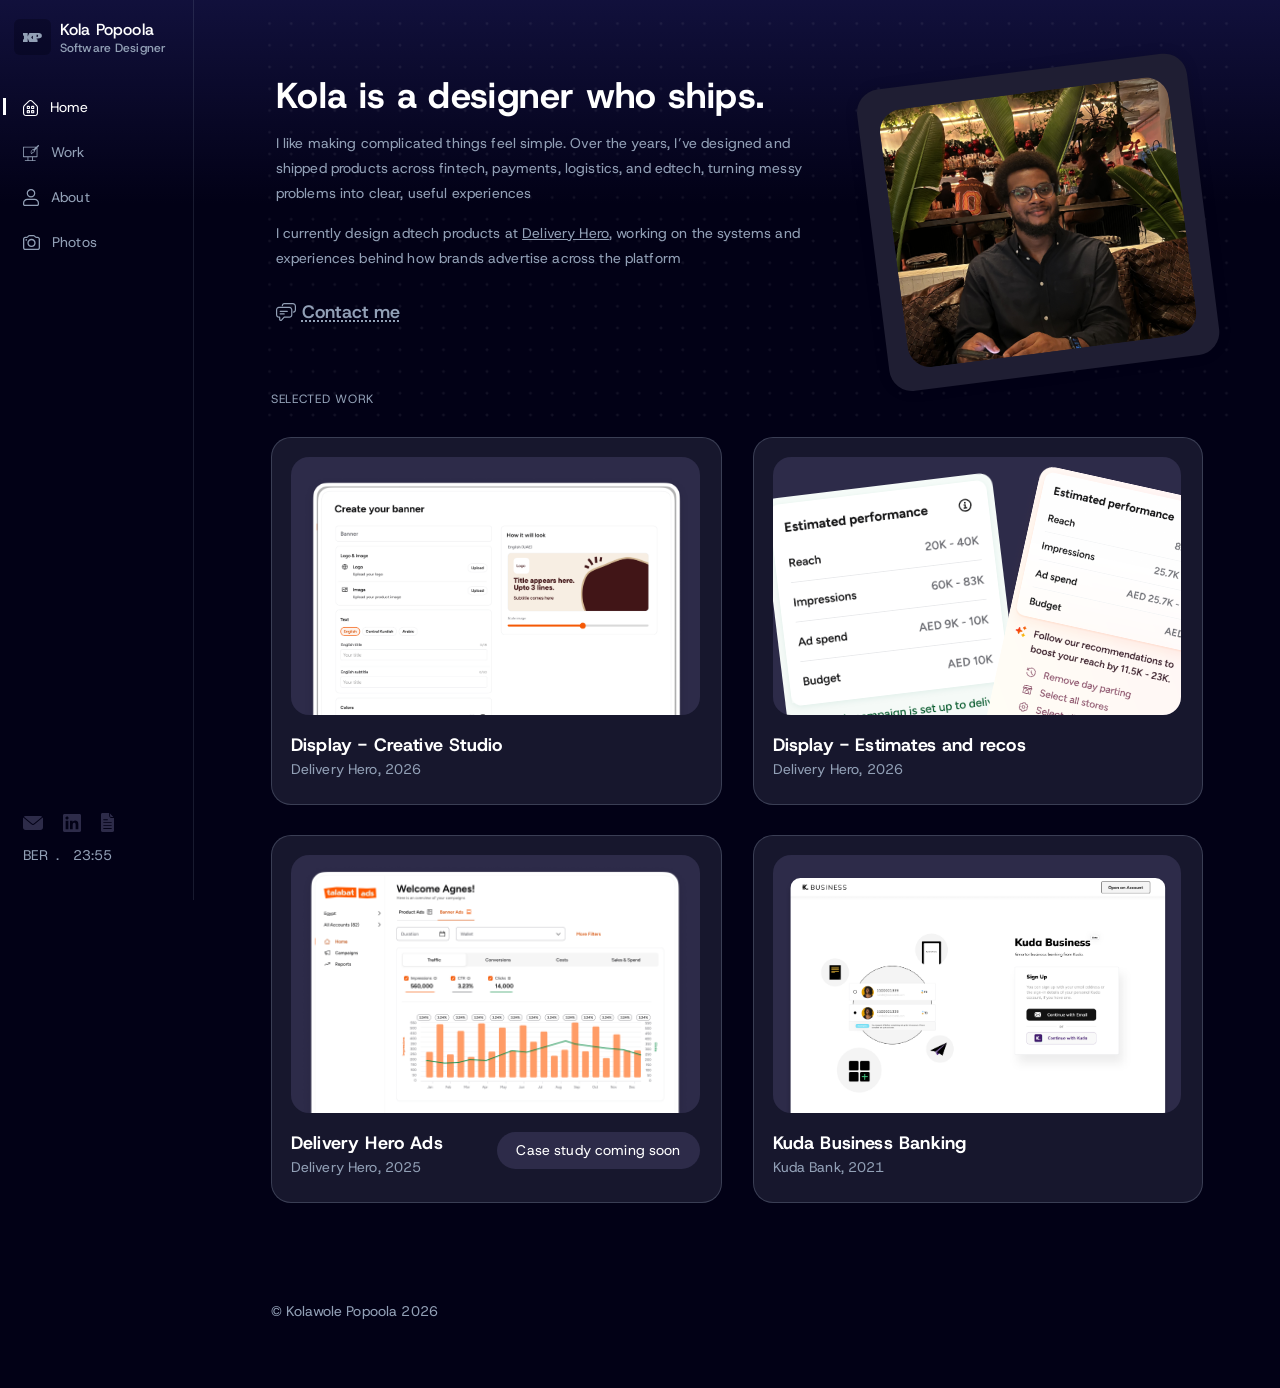
==== index.html @ 23dc1185 "Build 2026 portfolio site from Figma Plain HTML/CSS/JS portfolio: home, work, about and photos pages" ====
<!doctype html>
<html lang="en">
<head>
  <meta charset="utf-8" />
  <meta name="viewport" content="width=device-width, initial-scale=1" />
  <title>Kola Popoola — Software Designer</title>
  <meta name="description" content="Kola Popoola is a Berlin-based software designer shipping products across fintech, payments, logistics, edtech and adtech." />
  <link rel="preconnect" href="https://fonts.googleapis.com" />
  <link rel="preconnect" href="https://fonts.gstatic.com" crossorigin />
  <link href="https://fonts.googleapis.com/css2?family=Host+Grotesk:wght@400;500;600;700&display=swap" rel="stylesheet" />
  <link rel="stylesheet" href="styles.css" />
  <script>
    // Hold the page hidden until main.js sets up the scroll reveal (shown anyway after 3s as a fallback)
    if (!matchMedia("(prefers-reduced-motion: reduce)").matches) {
      document.documentElement.classList.add("reveal-pending");
      setTimeout(function () { document.documentElement.classList.remove("reveal-pending"); }, 3000);
    }
  </script>
</head>
<body>
  <div class="layout">
    <aside class="sidebar">
      <a class="brand" href="index.html">
        <img src="assets/icons/logo.svg" width="37" height="36" alt="" />
        <span class="brand__text">
          <span class="brand__name">Kola Popoola</span>
          <span class="brand__role">Software Designer</span>
        </span>
      </a>

      <nav class="nav" aria-label="Main">
        <a class="nav__item is-active" href="index.html" aria-current="page">
          <img src="assets/icons/nav-home.svg" width="15" height="16" alt="" />
          Home
        </a>
        <a class="nav__item" href="work.html">
          <img src="assets/icons/nav-work.svg" width="16" height="16" alt="" />
          Work
        </a>
        <a class="nav__item" href="about.html">
          <img src="assets/icons/nav-about.svg" width="16" height="17" alt="" />
          About
        </a>
        <a class="nav__item" href="photos.html">
          <img src="assets/icons/nav-photos.svg" width="17" height="15.2564" alt="" />
          Photos
        </a>
      </nav>

      <div class="sidebar__footer">
        <div class="sidebar__social">
          <a class="sidebar__icon-link" href="mailto:kolapopoola4@gmail.com" aria-label="Email Kola" data-tooltip="kolapopoola4@gmail.com">
            <img src="assets/icons/mail.svg" width="20" height="14" alt="" />
          </a>
          <a class="sidebar__icon-link" href="https://www.linkedin.com/in/kola-popoola-b61664143/" target="_blank" rel="noopener" aria-label="Kola on LinkedIn" data-tooltip="LinkedIn ↗">
            <img src="assets/icons/linkedin.svg" width="18" height="18" alt="" />
          </a>
          <a class="sidebar__icon-link" href="assets/resume/Kola-Popoola-Resume.pdf" download="Kola-Popoola-Resume.pdf" aria-label="Download Kola's resume (PDF)" data-tooltip="Download resume ↓">
            <img src="assets/icons/resume.svg" width="13" height="19" alt="" />
          </a>
        </div>
        <p class="clock" aria-label="Current time in Berlin">
          <span>BER</span><span class="clock__dot">.</span><time data-berlin-clock>21:20</time>
        </p>
      </div>
    </aside>

    <main class="main">
      <section class="hero">
        <div class="dots" aria-hidden="true"></div>

        <div class="hero__copy">
          <h1 class="hero__title">Kola is a designer who ships.</h1>
          <p class="hero__text">
            I like making complicated things feel simple. Over the years, I’ve designed and shipped products across fintech, payments, logistics, and edtech, turning messy problems into clear, useful experiences
          </p>
          <p class="hero__text">
            I currently design adtech products at <a href="https://deliveryhero.com" target="_blank" rel="noopener">Delivery Hero</a>, working on the systems and experiences behind how brands advertise across the platform
          </p>

          <div class="contact-menu" data-contact-menu data-email="kolapopoola4@gmail.com">
            <button type="button" class="contact-menu__button" aria-haspopup="true" aria-expanded="false" data-contact-toggle>
              <img class="contact-menu__icon" src="assets/icons/contact.svg" width="20" height="17.5994" alt="" />
              <svg class="contact-menu__check" width="18" height="18" viewBox="0 0 24 24" fill="none" aria-hidden="true"><circle cx="12" cy="12" r="9" stroke="currentColor" stroke-width="2" /><path d="m8 12.5 2.8 2.8L16.5 9.5" stroke="currentColor" stroke-width="2" stroke-linecap="round" stroke-linejoin="round" /></svg>
              <span class="contact-menu__label" data-contact-label>Contact me</span>
            </button>
            <div class="contact-menu__dropdown" role="menu" hidden data-contact-dropdown>
              <button type="button" role="menuitem" class="contact-menu__item" data-contact-copy>
                <svg width="18" height="18" viewBox="0 0 24 24" fill="none" aria-hidden="true"><rect x="8" y="8" width="12" height="12" rx="2.5" stroke="currentColor" stroke-width="1.8" /><path d="M16 8V6.5A2.5 2.5 0 0 0 13.5 4h-7A2.5 2.5 0 0 0 4 6.5v7A2.5 2.5 0 0 0 6.5 16H8" stroke="currentColor" stroke-width="1.8" /></svg>
                Copy email address
              </button>
              <a role="menuitem" class="contact-menu__item" href="mailto:kolapopoola4@gmail.com">
                <svg width="18" height="18" viewBox="0 0 24 24" fill="none" aria-hidden="true"><rect x="3" y="5" width="18" height="14" rx="2.5" stroke="currentColor" stroke-width="1.8" /><path d="m4 7 8 6 8-6" stroke="currentColor" stroke-width="1.8" stroke-linecap="round" stroke-linejoin="round" /></svg>
                Open email client
              </a>
            </div>
            <span class="visually-hidden" role="status" data-contact-status></span>
          </div>
        </div>

        <figure class="polaroid">
          <img src="assets/images/kola-portrait-home.jpg" alt="Portrait of Kola Popoola" />
        </figure>
      </section>

      <section class="work" aria-labelledby="work-heading">
        <h2 class="eyebrow" id="work-heading">Selected work</h2>

        <div class="work__grid">
          <a class="card" href="creative-studio.html">
            <div class="card__media">
              <img class="card__creative-studio" src="assets/images/creative-studio.png" alt="" />
            </div>
            <div class="card__footer">
              <div>
                <h3 class="card__title">Display - Creative Studio</h3>
                <p class="card__meta">Delivery Hero, 2026</p>
              </div>
            </div>
          </a>

          <a class="card" href="estimates-and-recos.html">
            <div class="card__media card__media--estimates">
              <img class="card__estimation" src="assets/images/estimation.png" alt="" />
              <img class="card__recommendation" src="assets/images/recommendation.png" alt="" />
            </div>
            <div class="card__footer">
              <div>
                <h3 class="card__title">Display - Estimates and recos</h3>
                <p class="card__meta">Delivery Hero, 2026</p>
              </div>
            </div>
          </a>

          <article class="card card--soon">
            <div class="card__media">
              <img class="card__dh-ads" src="assets/images/dh-ads.png" alt="" />
            </div>
            <div class="card__footer">
              <div>
                <h3 class="card__title">Delivery Hero Ads</h3>
                <p class="card__meta">Delivery Hero, 2025</p>
              </div>
              <span class="badge">Case study coming soon</span>
            </div>
          </article>

          <a class="card" href="kuda-business.html">
            <div class="card__media">
              <img class="card__kuda" src="assets/images/kuda-business.png" alt="" />
            </div>
            <div class="card__footer">
              <div>
                <h3 class="card__title">Kuda Business Banking</h3>
                <p class="card__meta">Kuda Bank, 2021</p>
              </div>
            </div>
          </a>
        </div>
      </section>
      <footer class="footer footer--home">
        <p>&copy; Kolawole Popoola 2026</p>
      </footer>
    </main>
  </div>

  <script src="main.js"></script>
</body>
</html>
---- styles.css ----
:root {
  --bg: #020116;
  --bg-glow: rgba(42, 41, 121, 0.38);
  --surface: #17172d;
  --surface-raised: #2d2b49;
  --polaroid: #1f1e33;
  --text: #ffffff;
  --text-muted: #92a0b6;
  --border: rgba(146, 160, 182, 0.28);
  --divider: rgba(146, 160, 182, 0.16);

  --sidebar-width: 194px;
  --content-width: 1240px;
  --font: "Host Grotesk", system-ui, sans-serif;
}

*,
*::before,
*::after {
  box-sizing: border-box;
}

html {
  -webkit-text-size-adjust: 100%;
}

body {
  margin: 0;
  min-height: 100vh;
  background: linear-gradient(180deg, var(--bg-glow) 0, var(--bg) 204px) no-repeat, var(--bg);
  color: var(--text);
  font-family: var(--font);
  -webkit-font-smoothing: antialiased;
  overflow-x: hidden;
}

img {
  display: block;
}

a {
  color: inherit;
}

a:focus-visible {
  outline: 2px solid var(--text-muted);
  outline-offset: 4px;
  border-radius: 4px;
}

h1,
h2,
h3,
p,
ul,
ol,
dl,
figure {
  margin: 0;
  padding: 0;
}

/* ---------- Layout ---------- */

.layout {
  display: flex;
  align-items: flex-start;
}

.sidebar {
  position: sticky;
  top: 0;
  flex: none;
  display: flex;
  flex-direction: column;
  width: var(--sidebar-width);
  height: 100vh;
  border-right: 1px solid var(--divider);
}

.main {
  flex: 1;
  min-width: 0;
  max-width: calc(var(--content-width) + 30px + 61px);
  padding: 0 61px 0 30px;
}

/* ---------- Sidebar ---------- */

.brand {
  display: flex;
  align-items: flex-start;
  gap: 9px;
  padding: 17px 0 0 14px;
  text-decoration: none;
}

.brand img {
  margin-top: 2px;
}

.brand__text {
  display: flex;
  flex-direction: column;
  font-weight: 500;
}

.brand__name {
  font-size: 16px;
  line-height: 25px;
  letter-spacing: 0.16px;
}

.brand__role {
  height: 14px;
  font-size: 12px;
  line-height: 12px;
  letter-spacing: 0.12px;
  color: var(--text-muted);
}

.nav {
  display: flex;
  flex-direction: column;
  gap: 20px;
  margin-top: 39px;
  padding-left: 23px;
}

.nav__item {
  position: relative;
  display: flex;
  align-items: center;
  gap: 12px;
  font-size: 14px;
  line-height: 25px;
  letter-spacing: 0.14px;
  color: var(--text-muted);
  text-decoration: none;
  transition: color 0.2s ease;
}

.nav__item:hover,
.nav__item.is-active {
  color: var(--text);
}

.nav__item img {
  transform-origin: 50% 60%;
  transition: transform 0.45s cubic-bezier(0.34, 1.56, 0.64, 1);
}

/* Tilt right with a small springy overshoot, hold while hovered, ease back on leave.
   The current page's item and a just-clicked item stay straight. */
.nav__item:hover:not(.is-active, .is-clicked) img {
  transform: rotate(14deg);
}

.nav__item.is-active::before {
  content: "";
  position: absolute;
  top: 3px;
  left: -20px;
  width: 3px;
  height: 17px;
  background: var(--text);
}

.sidebar__footer {
  margin-top: auto;
  padding: 0 0 32px 23px;
}

.sidebar__social {
  display: flex;
  align-items: center;
  gap: 20px;
}

.sidebar__icon-link {
  position: relative;
  display: inline-flex;
}

.sidebar__icon-link img {
  transition: opacity 0.2s ease;
}

.sidebar__icon-link:hover img {
  opacity: 0.7;
}

/* Tooltip showing where the icon leads */
.sidebar__icon-link::after {
  content: attr(data-tooltip);
  position: absolute;
  bottom: calc(100% + 10px);
  left: 0;
  padding: 5px 10px;
  background: rgba(15, 23, 42, 0.72);
  border-radius: 999px;
  box-shadow: inset 0 0 0 1px rgba(255, 255, 255, 0.12);
  font-size: 13px;
  font-weight: 500;
  line-height: 18px;
  color: #fff;
  white-space: nowrap;
  opacity: 0;
  pointer-events: none;
  translate: 0 4px;
  backdrop-filter: blur(10px) saturate(1.4);
  -webkit-backdrop-filter: blur(10px) saturate(1.4);
  transition:
    opacity 0.18s ease,
    translate 0.26s cubic-bezier(0.22, 1, 0.36, 1);
}

.sidebar__icon-link:hover::after,
.sidebar__icon-link:focus-visible::after {
  opacity: 1;
  translate: 0 0;
}

.clock {
  display: flex;
  margin-top: 11px;
  font-size: 14px;
  line-height: 25px;
  letter-spacing: 0.14px;
  color: var(--text-muted);
  font-variant-numeric: tabular-nums;
}

.clock__dot {
  margin: 0 13px 0 8px;
}

/* ---------- Hero ---------- */

.hero {
  position: relative;
  padding-top: 73px;
}

.dots {
  position: absolute;
  top: 22px;
  left: -3px;
  width: calc(100% + 37px);
  height: 396px;
  background-image: radial-gradient(circle, rgba(214, 214, 214, 0.08) 1.5px, transparent 1.6px);
  background-size: 21.75px 21.75px;
  background-position: -9.4px -9.4px;
  pointer-events: none;
}

.hero__copy {
  position: relative;
  margin-left: 5px;
}

/* Text stays clear of the polaroid */
.hero__copy > :not(.contact-menu) {
  max-width: min(614px, calc(100% - 400px));
}

.hero__title {
  font-size: 36px;
  font-weight: 700;
  line-height: 44px;
  letter-spacing: 0.36px;
}

.hero__text {
  margin-top: 14px;
  font-size: 14px;
  line-height: 25px;
  letter-spacing: 0.14px;
  color: var(--text-muted);
}

.hero__text + .hero__text {
  margin-top: 15px;
}

.hero__text a {
  text-underline-position: from-font;
  transition: color 0.2s ease;
}

.hero__text a:hover {
  color: var(--text);
}

/* Contact menu (after ernestojeh.com): hover tints the button, click opens copy / open-email options */
.contact-menu {
  position: relative;
  display: inline-block;
  margin: 21px 0 0 -10px;
}

.contact-menu__button {
  display: inline-flex;
  align-items: center;
  gap: 6px;
  height: 40px;
  padding: 0 12px 0 10px;
  background: transparent;
  border: 0;
  border-radius: 14px;
  font: inherit;
  font-size: 18px;
  font-weight: 600;
  letter-spacing: 0.18px;
  color: var(--text-muted);
  cursor: pointer;
  transition:
    background-color 0.3s cubic-bezier(0.4, 0, 0.2, 1),
    color 0.3s cubic-bezier(0.4, 0, 0.2, 1);
}

.contact-menu__label {
  text-decoration: underline dotted;
  text-underline-offset: 0.155em;
}

.contact-menu__button:hover,
.contact-menu__button[aria-expanded="true"] {
  background: rgba(146, 160, 182, 0.12);
  color: var(--text);
}

.contact-menu__button:active {
  background: rgba(146, 160, 182, 0.18);
}

.contact-menu__button:focus-visible {
  outline: 2px solid var(--text-muted);
  outline-offset: 2px;
}

.contact-menu__check {
  display: none;
}

.contact-menu.is-copied .contact-menu__icon {
  display: none;
}

.contact-menu.is-copied .contact-menu__check {
  display: block;
}

.contact-menu.is-copied .contact-menu__label {
  text-decoration: none;
}

.contact-menu__dropdown {
  position: absolute;
  z-index: 30;
  top: calc(100% + 8px);
  left: 0;
  display: flex;
  flex-direction: column;
  min-width: 216px;
  padding: 6px;
  background: var(--surface);
  border: 1px solid rgba(255, 255, 255, 0.1);
  border-radius: 16px;
  box-shadow:
    0 24px 48px -16px rgba(0, 0, 0, 0.7),
    0 4px 12px -4px rgba(0, 0, 0, 0.4);
  opacity: 0;
  translate: 0 -4px;
  transition:
    opacity 0.15s cubic-bezier(0, 0, 0.2, 1),
    translate 0.15s cubic-bezier(0, 0, 0.2, 1);
}

.contact-menu__dropdown[hidden] {
  display: none;
}

.contact-menu__dropdown.is-open {
  opacity: 1;
  translate: 0 0;
}

.contact-menu__item {
  display: flex;
  align-items: center;
  gap: 10px;
  padding: 8px 10px;
  background: none;
  border: 0;
  border-radius: 8px;
  font: inherit;
  font-size: 15px;
  font-weight: 500;
  line-height: 20px;
  color: var(--text);
  text-align: left;
  text-decoration: none;
  white-space: nowrap;
  cursor: pointer;
}

.contact-menu__item svg {
  flex: none;
  opacity: 0.65;
  transition: opacity 0.15s ease;
}

.contact-menu__item:hover,
.contact-menu__item:focus-visible {
  background: rgba(255, 255, 255, 0.08);
  outline: none;
}

.contact-menu__item:hover svg,
.contact-menu__item:focus-visible svg {
  opacity: 1;
}

.visually-hidden {
  position: absolute;
  width: 1px;
  height: 1px;
  overflow: hidden;
  clip-path: inset(50%);
  white-space: nowrap;
}

/* Polaroid */

.polaroid {
  position: absolute;
  top: 51px;
  right: 20px;
  width: 288.607px;
  height: 263.676px;
  padding: 18.87px 17.8px 0;
  background: var(--polaroid);
  border-radius: 20px;
  box-shadow: 0 0 12px rgba(0, 0, 0, 0.1);
  transform: rotate(-7.18deg);
  scale: 1.15;
  transform-origin: top right;
  transition: transform 0.4s cubic-bezier(0.2, 0.8, 0.2, 1);
}

.polaroid:hover {
  transform: rotate(-3deg) scale(1.02);
}

.polaroid img {
  width: 253px;
  height: 225.94px;
  object-fit: cover;
  border-radius: 20px;
  transform: rotate(-0.15deg);
}

/* ---------- Selected work ---------- */

.work {
  padding-top: 55px;
}

.eyebrow {
  margin-bottom: 25px;
  font-size: 12px;
  font-weight: 400;
  line-height: 25px;
  letter-spacing: 0.72px;
  text-transform: uppercase;
  color: var(--text-muted);
}

.work__grid {
  display: grid;
  grid-template-columns: repeat(2, minmax(0, 1fr));
  gap: 30px 31px;
}

.card {
  display: flex;
  flex-direction: column;
  padding: 19px 21px 22px 19px;
  overflow: hidden;
  background: var(--surface);
  border: 1px solid var(--border);
  border-radius: 20px;
  text-decoration: none;
  transition: transform 0.3s ease, border-color 0.3s ease;
}

a.card:hover {
  transform: translateY(-4px);
  border-color: rgba(146, 160, 182, 0.5);
}

a.card:focus-visible {
  border-radius: 20px;
}

.card__media {
  position: relative;
  aspect-ratio: 440 / 278;
  overflow: hidden;
  background: var(--surface-raised);
  border-radius: 18px;
}

.card__media img {
  position: absolute;
  animation: card-drift-up 9s ease-in-out infinite;
  transition: scale 0.5s cubic-bezier(0.2, 0.8, 0.2, 1);
}

/* Slow ambient drift; .card__media clips, so the screens never leave the card */
.card__media .card__estimation {
  animation-name: card-drift-left;
  animation-duration: 8s;
}

.card__media .card__recommendation {
  animation-name: card-drift-right;
  animation-duration: 10s;
  animation-delay: -3s;
}

.card__media .card__dh-ads {
  animation-name: card-drift-down;
  animation-duration: 11s;
  animation-delay: -4s;
}

.card__media .card__kuda {
  animation-duration: 10s;
  animation-delay: -6s;
}

@keyframes card-drift-up {
  0%,
  100% {
    translate: 0 0;
  }
  50% {
    translate: 0 -12px;
  }
}

@keyframes card-drift-down {
  0%,
  100% {
    translate: 0 0;
  }
  50% {
    translate: 0 10px;
  }
}

@keyframes card-drift-left {
  0%,
  100% {
    translate: 0 0;
  }
  50% {
    translate: -5px -9px;
  }
}

@keyframes card-drift-right {
  0%,
  100% {
    translate: 0 0;
  }
  50% {
    translate: 5px -9px;
  }
}

.card__estimation {
  top: 10.72%;
  left: 0.74%;
  width: 56.82%;
  aspect-ratio: 250 / 287.5;
  object-fit: cover;
  transform: rotate(-6.88deg);
}

.card__recommendation {
  top: 8.15%;
  left: 55.14%;
  width: 56.82%;
  aspect-ratio: 250 / 316.311;
  object-fit: cover;
  transform: rotate(12.44deg);
}

.card__creative-studio {
  top: 6.83%;
  left: 2.73%;
  width: 95.23%;
  aspect-ratio: 419 / 375;
  object-fit: cover;
}

.card__dh-ads {
  top: 3.6%;
  left: 2.27%;
  width: 95.45%;
  aspect-ratio: 420 / 540;
  object-fit: cover;
}

.card__kuda {
  top: 8.63%;
  left: calc(50% + 1px);
  width: 91.82%;
  aspect-ratio: 404 / 290;
  object-fit: cover;
  border-radius: 10px;
  box-shadow: 0 4px 4px rgba(0, 0, 0, 0.25);
  transform: translateX(-50%);
}

a.card:hover .card__media img {
  scale: 1.03;
}

.card__footer {
  display: flex;
  align-items: flex-start;
  justify-content: space-between;
  gap: 16px;
  margin-top: 19px;
}

.card__title {
  font-size: 18px;
  font-weight: 700;
  line-height: 23px;
  letter-spacing: 0.18px;
}

.card__meta {
  font-size: 14px;
  line-height: 25px;
  letter-spacing: 0.14px;
  color: var(--text-muted);
}

.badge {
  flex: none;
  padding: 6px 19px;
  background: var(--surface-raised);
  border-radius: 30px;
  font-size: 14px;
  line-height: 25px;
  letter-spacing: 0.14px;
  white-space: nowrap;
}

/* ---------- Page header (inner pages) ---------- */

.page-header {
  position: relative;
  padding-top: 55px;
}

.page-header__title,
.page-header__text {
  position: relative;
  margin-left: 75px;
}

.page-header__title {
  font-size: 30px;
  font-weight: 700;
  line-height: 40px;
  letter-spacing: 0.3px;
}

.page-header__text {
  max-width: 841px;
  margin-top: 20px;
  font-size: 14px;
  line-height: 28px;
  letter-spacing: 0.14px;
  color: var(--text-muted);
}

/* ---------- Photo gallery ---------- */

.gallery {
  position: relative;
  margin: 49px -13px 0 17px;
}

.gallery__row {
  display: flex;
  gap: 22px;
  aspect-ratio: 991 / 282;
}

.gallery__row + .gallery__row {
  margin-top: 22px;
}

.gallery__row--tall {
  aspect-ratio: 991 / 332;
}

/* --w is the photo's width in the design; widths stay proportional as the row scales */
.photo {
  position: relative;
  display: block;
  flex: var(--w) 1 0;
  min-width: 0;
  overflow: hidden;
  background: var(--surface);
  border-radius: 20px;
  cursor: zoom-in;
  -webkit-tap-highlight-color: transparent;
  transition:
    transform 0.25s cubic-bezier(0.22, 1, 0.36, 1),
    box-shadow 0.3s ease;
}

.photo img {
  width: 100%;
  height: 100%;
  object-fit: cover;
  user-select: none;
  -webkit-user-drag: none;
  transition: transform 0.45s cubic-bezier(0.2, 0.8, 0.2, 1);
}

.photo:hover,
.photo:focus-visible {
  transform: translateY(-4px);
  box-shadow: 0 0 0 6px rgba(146, 160, 182, 0.22);
  outline: none;
}

.photo:hover img {
  transform: scale(1.04);
}

.photo:active {
  transform: translateY(-2px) scale(0.985);
  transition-duration: 70ms;
}

/* ---------- Lightbox ---------- */

.lightbox {
  position: fixed;
  inset: 0;
  width: 100%;
  max-width: none;
  height: 100%;
  max-height: none;
  margin: 0;
  padding: 0;
  overflow: hidden;
  background: transparent;
  border: 0;
  color: var(--text);
  opacity: 0;
  transition: opacity 0.25s ease;
}

.lightbox::backdrop {
  background: rgba(2, 1, 22, 0.9);
  backdrop-filter: blur(22px) saturate(1.4);
  -webkit-backdrop-filter: blur(22px) saturate(1.4);
}

.lightbox.is-open {
  opacity: 1;
}

.lightbox__stage {
  position: absolute;
  inset: 72px 96px 64px;
  display: flex;
  align-items: center;
  justify-content: center;
  touch-action: pan-y;
}

.lightbox__img {
  max-width: 100%;
  max-height: 100%;
  object-fit: contain;
  border-radius: 16px;
  box-shadow: 0 30px 80px rgba(0, 0, 0, 0.5);
  user-select: none;
  -webkit-user-drag: none;
}

.lightbox.is-open .lightbox__img {
  animation: lightbox-zoom 0.35s cubic-bezier(0.22, 1, 0.36, 1);
}

.lightbox__img.is-next {
  animation: lightbox-from-right 0.35s cubic-bezier(0.22, 1, 0.36, 1) !important;
}

.lightbox__img.is-prev {
  animation: lightbox-from-left 0.35s cubic-bezier(0.22, 1, 0.36, 1) !important;
}

@keyframes lightbox-zoom {
  from {
    opacity: 0;
    transform: scale(0.96);
  }
}

@keyframes lightbox-from-right {
  from {
    opacity: 0;
    transform: translateX(48px);
  }
}

@keyframes lightbox-from-left {
  from {
    opacity: 0;
    transform: translateX(-48px);
  }
}

.lightbox__btn {
  position: absolute;
  display: grid;
  place-items: center;
  width: 44px;
  height: 44px;
  padding: 0;
  background: rgba(45, 43, 73, 0.6);
  border: 1px solid var(--border);
  border-radius: 12px;
  color: var(--text);
  cursor: pointer;
  backdrop-filter: blur(12px) saturate(1.4);
  -webkit-backdrop-filter: blur(12px) saturate(1.4);
  transition: background-color 0.2s ease, opacity 0.2s ease;
}

.lightbox__btn:hover:not(:disabled) {
  background: rgba(70, 67, 110, 0.85);
}

.lightbox__btn:focus-visible {
  outline: 2px solid var(--text-muted);
  outline-offset: 3px;
}

.lightbox__btn:disabled {
  opacity: 0.3;
  cursor: default;
}

.lightbox__btn--close {
  top: 20px;
  right: 20px;
}

.lightbox__btn--prev,
.lightbox__btn--next {
  top: 50%;
  translate: 0 -50%;
}

.lightbox__btn--prev {
  left: 28px;
}

.lightbox__btn--next {
  right: 28px;
}

.lightbox__count {
  position: absolute;
  bottom: 22px;
  left: 50%;
  translate: -50% 0;
  font-size: 13px;
  line-height: 20px;
  letter-spacing: 0.13px;
  color: var(--text-muted);
  font-variant-numeric: tabular-nums;
}

/* ---------- About ---------- */

.about {
  position: relative;
  display: grid;
  grid-template-columns: minmax(0, 381fr) minmax(0, 614fr);
}

.about__aside {
  position: relative;
  padding: 85.7px 0 0 50.3px;
}

.about-polaroid {
  position: relative;
  width: 237.832px;
  height: 250.514px;
  padding: 19px 0 0 14.47px;
  background: var(--polaroid);
  border-radius: 20px;
  box-shadow: 0 0 12px rgba(0, 0, 0, 0.1);
  transform: rotate(-4.4deg);
  transition: transform 0.4s cubic-bezier(0.2, 0.8, 0.2, 1);
}

.about-polaroid:hover {
  transform: rotate(-1.5deg) scale(1.02);
}

.about-polaroid img {
  width: 208.894px;
  height: 188.587px;
  object-fit: cover;
  border-radius: 20px;
}

.about-polaroid figcaption {
  position: absolute;
  top: 213px;
  left: 58px;
  font-size: 14px;
  line-height: 25px;
  letter-spacing: 0.7px;
  white-space: nowrap;
  color: var(--text-muted);
  transform: rotate(-0.89deg);
}

.about__content {
  position: relative;
  padding-top: 87px;
}

.about__title {
  font-size: 30px;
  font-weight: 700;
  line-height: 40px;
  letter-spacing: 0.3px;
}

.about__bio {
  margin-top: 11px;
  font-size: 14px;
  line-height: 28px;
  letter-spacing: 0.14px;
  color: var(--text-muted);
}

.about__section {
  margin-top: 46px;
}

.about__section--stack {
  margin-top: 43px;
}

.about__section--reading {
  margin-top: 78px;
}

.about__section--listening {
  margin-top: 60px;
}

.about__heading {
  font-size: 22px;
  font-weight: 700;
  line-height: 29px;
  letter-spacing: 0.22px;
}

/* Work experience + stack share the date/label column */

.timeline {
  display: flex;
  flex-direction: column;
  gap: 30px;
  margin-top: 28px;
  list-style: none;
}

.timeline__item,
.stack__row {
  display: grid;
  grid-template-columns: 141px minmax(0, 1fr);
}

.timeline__label {
  font-size: 14px;
  line-height: 28px;
  letter-spacing: 0.14px;
  color: var(--text-muted);
}

.timeline__role {
  font-size: 14px;
  font-weight: 700;
  line-height: 28px;
  letter-spacing: 0.14px;
  color: var(--text-muted);
}

.timeline__role a {
  text-underline-position: from-font;
  transition: color 0.2s ease;
}

.timeline__role a:hover {
  color: var(--text);
}

.timeline__text {
  max-width: 450px;
  margin-top: 2px;
  font-size: 14px;
  line-height: 28px;
  letter-spacing: 0.14px;
  color: var(--text-muted);
}

.stack {
  display: flex;
  flex-direction: column;
  gap: 22px;
  margin: 28px 0 0;
}

.stack dd {
  margin: 0;
  font-size: 14px;
  line-height: 28px;
  letter-spacing: 0.14px;
  color: var(--text-muted);
}

/* Currently reading */

.books {
  display: flex;
  flex-wrap: wrap;
  gap: 30px;
  margin-top: 29px;
  list-style: none;
}

.book {
  position: relative;
  width: 174px;
  height: 171px;
  overflow: hidden;
  background: var(--surface);
  border: 1px solid var(--border);
  border-radius: 20px;
  transform: rotate(0.3deg);
  transition: transform 0.35s cubic-bezier(0.22, 1, 0.36, 1);
}

.book:hover {
  transform: translateY(-4px) rotate(-1.5deg);
}

.book__shelf {
  position: absolute;
  top: 9px;
  left: 9px;
  width: 151px;
  height: 145px;
  overflow: hidden;
  background: var(--surface-raised);
  border-radius: 18px;
}

.book__cover {
  position: absolute;
  object-fit: cover;
}

.book__cover--scales {
  top: 5.97px;
  left: 13.64px;
  width: 122.926px;
  height: 151.98px;
  transform: rotate(-0.35deg);
}

.book__cover--storytelling {
  top: 7.5px;
  left: 14.6px;
  width: 122px;
  height: 159px;
  transform: rotate(-0.32deg);
}

/* Currently listening: records spin like they're on a turntable */

.records {
  --record-size: 142px;
  display: flex;
  flex-wrap: wrap;
  gap: 37px;
  margin: 45px 0 0 -15px;
  list-style: none;
}

.record {
  position: relative;
  width: var(--record-size);
  height: var(--record-size);
  border-radius: 50%;
}

.record__disc {
  position: relative;
  display: grid;
  place-items: center;
  width: 100%;
  height: 100%;
  border-radius: 50%;
  /* faint grooves on the vinyl */
  background:
    repeating-radial-gradient(circle, transparent 0 2px, rgba(255, 255, 255, 0.035) 2px 3px),
    var(--surface-raised);
  animation: record-spin 12s linear infinite;
}

.record:nth-child(2) .record__disc {
  animation-delay: -4s;
}

.record:nth-child(3) .record__disc {
  animation-delay: -8s;
}

.record__disc img {
  width: 63.4%;
  height: 63.4%;
  object-fit: cover;
  border-radius: 50%;
}

/* spindle hole */
.record__disc::after {
  content: "";
  position: absolute;
  top: 50%;
  left: 50%;
  width: 10px;
  height: 10px;
  background: var(--bg);
  border-radius: 50%;
  translate: -50% -50%;
}

/* light sheen that stays put while the record turns beneath it */
.record::after {
  content: "";
  position: absolute;
  inset: 0;
  border-radius: 50%;
  background: conic-gradient(from 30deg, transparent 0 8%, rgba(255, 255, 255, 0.07) 14%, transparent 22% 58%, rgba(255, 255, 255, 0.05) 64%, transparent 72%);
  pointer-events: none;
}

/* Book and record links: a frosted label appears on hover (same style as the Work page cards) */
.book__link,
.record__link {
  position: relative;
  display: block;
  color: inherit;
}

.book__link {
  position: absolute;
  inset: 0;
}

.record__link {
  width: 100%;
  height: 100%;
  border-radius: 50%;
}

.book__link::after,
.record__link::after {
  content: attr(data-hover-label);
  position: absolute;
  z-index: 2;
  padding: 5px 10px;
  background: rgba(15, 23, 42, 0.72);
  border-radius: 999px;
  box-shadow: inset 0 0 0 1px rgba(255, 255, 255, 0.12);
  font-size: 13px;
  font-weight: 500;
  line-height: 18px;
  color: #fff;
  white-space: nowrap;
  opacity: 0;
  pointer-events: none;
  backdrop-filter: blur(10px) saturate(1.4);
  -webkit-backdrop-filter: blur(10px) saturate(1.4);
  transition:
    opacity 0.18s ease,
    translate 0.26s cubic-bezier(0.22, 1, 0.36, 1);
}

.book__link::after {
  top: 8px;
  right: 8px;
  translate: 0 -4px;
}

.record__link::after {
  top: calc(100% + 10px);
  left: 50%;
  translate: -50% -4px;
}

.book__link:hover::after,
.book__link:focus-visible::after {
  opacity: 1;
  translate: 0 0;
}

.record__link:hover::after,
.record__link:focus-visible::after {
  opacity: 1;
  translate: -50% 0;
}

.book__link:focus-visible,
.record__link:focus-visible {
  outline: 2px solid var(--text-muted);
  outline-offset: 4px;
}

@keyframes record-spin {
  to {
    rotate: 360deg;
  }
}

/* ---------- Case study ---------- */

/* Home: centred like itspatmorgan.com, with even padding that grows with the screen (wider than case studies) */
.main:has(.hero) {
  max-width: none;
  padding-right: clamp(32px, 6vw, 96px);
  padding-left: clamp(32px, 6vw, 96px);
}

.main:has(.hero) > * {
  max-width: 1120px;
  margin-right: auto;
  margin-left: auto;
}

/* Case studies read as one centred column, capped at the design width */
.main:has(.cs, .work-page) {
  max-width: none;
  padding-right: 45px;
  padding-left: 45px;
}

.cs {
  position: relative;
  max-width: 976px;
  margin: 0 auto;
}

.cs > :not(.dots, .cs-header, .cs-hero, .cs-meta) {
  margin-left: 12px;
}

.cs-header {
  position: relative;
  display: flex;
  justify-content: space-between;
  gap: 32px;
  margin-left: 5px;
  padding-top: 73px;
}

.cs-header__title {
  font-size: 30px;
  font-weight: 700;
  line-height: 40px;
  letter-spacing: 0.3px;
}

.cs-header__date {
  margin-top: 4px;
  font-size: 14px;
  line-height: 25px;
  letter-spacing: 0.14px;
  color: var(--text-muted);
}

.cs-tags {
  display: flex;
  flex-wrap: wrap;
  gap: 13px;
  margin-top: 29px;
  list-style: none;
}

.cs-tags li {
  padding: 3px 16px;
  background: #343253;
  border-radius: 30px;
  font-size: 14px;
  line-height: 20px;
  letter-spacing: 0.14px;
  white-space: nowrap;
}

.cs-header__summary {
  max-width: 438px;
  margin: 7px 9px 0 0;
  font-size: 14px;
  font-weight: 600;
  line-height: 25px;
  letter-spacing: 0.14px;
  color: var(--text-muted);
}

.cs-hero {
  position: relative;
  width: calc(100% - 5px);
  height: auto;
  margin: 59px 0 0 5px;
}

.cs-meta {
  position: relative;
  display: grid;
  grid-template-columns: 123fr 132fr 232fr 315fr;
  column-gap: 54px;
  margin: 47px 0 0 5px;
}

.cs-meta dt {
  font-size: 14px;
  line-height: 25px;
  letter-spacing: 0.14px;
  text-transform: uppercase;
  color: var(--text-muted);
}

.cs-meta dd {
  margin: 6px 0 0;
  font-size: 14px;
  font-weight: 600;
  line-height: 25px;
  letter-spacing: 0.14px;
  color: var(--text-muted);
}

.cs-divider {
  margin-top: 51px;
  margin-bottom: 0;
  border: 0;
  border-top: 1px solid var(--divider);
}

.cs-cards {
  display: grid;
  grid-template-columns: repeat(2, minmax(0, 1fr));
  gap: 28px;
  margin-top: 46px;
}

.cs-card {
  min-height: 296px;
  padding: 27px 32px 32px;
  background: rgba(32, 31, 43, 0.52);
  border-radius: 30px;
}

.cs-card__title {
  font-size: 24px;
  font-weight: 700;
  line-height: 32px;
  letter-spacing: 0.24px;
}

.cs-card p {
  margin-top: 10px;
  font-size: 14px;
  line-height: 25px;
  letter-spacing: 0.14px;
  color: var(--text-muted);
}

.cs-cards--lists {
  margin-top: 36px;
}

.cs-cards--lists .cs-card {
  min-height: 486px;
}

.cs-cards--compare {
  margin-top: 52px;
}

.cs-cards--compare .cs-card {
  min-height: 205px;
}

.cs-list {
  display: flex;
  flex-direction: column;
  gap: 16px;
  margin-top: 15px;
  padding-left: 21px;
  font-size: 14px;
  line-height: 25px;
  letter-spacing: 0.14px;
  color: var(--text-muted);
}

.cs-list b {
  font-weight: 600;
}

.cs-section {
  margin-top: 73px;
}

.cs-section--tight {
  margin-top: 39px;
}

.cs-heading {
  font-size: 24px;
  font-weight: 700;
  line-height: 32px;
  letter-spacing: 0.24px;
}

.cs-text {
  margin-top: 15px;
  font-size: 14px;
  line-height: 25px;
  letter-spacing: 0.14px;
  color: var(--text-muted);
}

.cs-text + .cs-text {
  margin-top: 17px;
}

.cs-text strong {
  font-weight: 800;
}

.cs-text--spaced {
  margin-top: 59px;
}

.cs-text.cs-text--spaced-md {
  margin-top: 30px;
}

.cs-text.cs-text--spaced-lg {
  margin-top: 61px;
}

.cs-phones {
  display: flex;
  justify-content: center;
  gap: 98px;
  margin-top: 56px;
}

.cs-phones img {
  flex: 0 1 216px;
  min-width: 0;
  height: auto;
  border-radius: 15px;
  filter: drop-shadow(0 4px 2px rgba(0, 0, 0, 0.25));
}

.cs-photo {
  width: calc(100% - 10px);
  height: auto;
  margin: 48px 0 0 10px;
  border-radius: 20px;
}

.cs-quote {
  max-width: 787px;
  margin: 33px auto 0;
  font-size: 18px;
  font-weight: 600;
  line-height: 26px;
  letter-spacing: 0.18px;
  text-align: center;
  color: var(--text-muted);
}

.cs-caption {
  max-width: 921px;
  margin: 45px auto 0;
  font-size: 14px;
  line-height: 25px;
  letter-spacing: 0.14px;
  text-align: center;
  color: var(--text-muted);
}

.cs-caption strong {
  font-weight: 800;
}

.cs-section--v2 {
  margin-top: 64px;
}

.cs-v2 {
  width: calc(100% + 32px);
  height: auto;
  margin: 10px 0 0 -30px;
}

.cs-section--conclusion {
  margin-top: 38px;
}

.cs-section--conclusion .cs-text + .cs-text {
  margin-top: 16px;
}

.cs-next {
  display: block;
  margin-top: 106px;
  font-size: 20px;
  font-weight: 600;
  line-height: 34px;
  letter-spacing: 0.2px;
  text-align: center;
  text-decoration: none;
  color: var(--text-muted);
  transition: color 0.2s ease;
}

.cs-next:hover {
  color: var(--text);
}

/* ---------- Case study: shared extras ---------- */

.cs-header__summary--regular {
  font-weight: 400;
}

.cs-bullets {
  display: flex;
  flex-direction: column;
  gap: 28px;
  margin-top: 22px;
  list-style: none;
}

.cs-bullets li {
  display: flex;
  align-items: center;
  gap: 10px;
  font-size: 14px;
  line-height: 20px;
  letter-spacing: 0.14px;
  color: var(--text-muted);
}

.cs-bullets--spaced {
  margin-top: 33px;
}

/* ---------- Kuda Business ---------- */

.kuda-hero {
  position: relative;
  width: calc(100% - 5px);
  margin: 59px 0 0 5px;
  overflow: hidden;
  aspect-ratio: 964 / 285;
  background: var(--surface-raised);
  border-radius: 30px;
}

.kuda-hero__shot {
  position: absolute;
  overflow: hidden;
  border-radius: 5px;
  box-shadow: 2px 4px 4px rgba(0, 0, 0, 0.1);
}

.kuda-hero__shot img {
  width: 100%;
  height: 100%;
  object-fit: cover;
  object-position: top;
}

.kuda-hero__shot--transfer {
  top: 41.54%;
  left: 4.2%;
  width: 28.99%;
  aspect-ratio: 279.46 / 208.83;
  transform: rotate(-0.33deg);
}

.kuda-hero__shot--dashboard {
  top: 31.23%;
  left: 35.17%;
  width: 30.71%;
  aspect-ratio: 296 / 208;
}

.kuda-hero__shot--send {
  top: 16.14%;
  left: 67.63%;
  width: 28.94%;
  aspect-ratio: 1;
}

.kuda-first {
  margin-top: 65px;
}

.kuda-gap-sm {
  margin-top: 33px;
}

.kuda-gap {
  margin-top: 70px;
}

.kuda-gap-md {
  margin-top: 62px;
}

.kuda-gap-lg {
  margin-top: 120px;
}

.kuda-subheading {
  margin-top: 35px;
  font-size: 20px;
  font-weight: 700;
  line-height: 25px;
  letter-spacing: 0.2px;
}

.cs-text.kuda-text-tight {
  margin-top: 16px;
}

.kuda-panel {
  margin: 0;
  overflow: hidden;
  background: var(--surface-raised);
  border-radius: 30px;
}

.kuda-flow {
  margin-top: 66px;
  padding: 35px 31px;
}

.kuda-flow--registration {
  margin-top: 35px;
  padding: 38px;
}

.kuda-flow img {
  width: 100%;
  height: auto;
  border-radius: 5px;
}

.kuda-flow-caption {
  margin-top: 24px;
  font-size: 14px;
  font-weight: 800;
  line-height: 25px;
  letter-spacing: 0.14px;
  text-align: center;
  color: var(--text-muted);
}

.kuda-styleguide {
  display: grid;
  grid-template-columns: repeat(2, minmax(0, 1fr));
  align-items: start;
  gap: 71px 170px;
  margin-top: 69px;
}

.kuda-styleguide img {
  width: 100%;
  height: auto;
  border: 1px solid rgba(0, 0, 0, 0.03);
  border-radius: 5px;
  box-shadow: 0 4px 4px rgba(0, 0, 0, 0.03);
}

.kuda-onboarding {
  display: flex;
  justify-content: center;
  margin-top: 33px;
  padding-top: 6.13%;
  aspect-ratio: 962 / 610;
}

.kuda-onboarding img {
  flex: none;
  width: 83.16%;
  height: auto;
  border-radius: 5px;
  box-shadow: 0 4px 4px rgba(0, 0, 0, 0.25);
}

/* Screen galleries: click a thumbnail to swap the large screen */

.kuda-gallery {
  margin-top: 71px;
  padding: 56px 24px 66px;
  text-align: center;
}

.kuda-gallery--invoice {
  padding-bottom: 55px;
}

.kuda-gallery__stage {
  width: calc(var(--main-w) / 914 * 100%);
  max-width: 100%;
  margin: 0 auto;
  aspect-ratio: var(--main-w) / var(--main-h);
}

.kuda-gallery__main {
  width: 100%;
  height: 100%;
  object-fit: contain;
  border-radius: 5px;
  transition: opacity 0.2s ease;
}

.kuda-gallery__main.is-swapping {
  opacity: 0;
}

.kuda-gallery figcaption {
  margin-top: 28px;
  font-size: 14px;
  line-height: 25px;
  letter-spacing: 0.14px;
}

.kuda-gallery__thumbs {
  display: flex;
  flex-wrap: wrap;
  justify-content: center;
  gap: 28px;
  margin-top: 42px;
}

.kuda-gallery__thumbs button {
  width: 99px;
  height: 63px;
  padding: 0;
  overflow: hidden;
  background: #fff;
  border: 3px solid transparent;
  border-radius: 5px;
  cursor: pointer;
  transition: border-color 0.2s ease, transform 0.2s ease;
}

.kuda-gallery__thumbs button:hover {
  transform: translateY(-2px);
}

.kuda-gallery__thumbs button.is-active {
  border-color: #a2a1f0;
}

.kuda-gallery__thumbs button:focus-visible {
  outline: 2px solid var(--text-muted);
  outline-offset: 3px;
}

.kuda-gallery__thumbs img {
  width: 100%;
}

/* Mobile screens: three phones per row over a dark panel.
   cqw keeps the panel and stagger proportional as the row scales (1cqw = 9.62px at design width). */

.kuda-phones {
  position: relative;
  isolation: isolate;
  container-type: inline-size;
  display: grid;
  grid-template-columns: repeat(3, minmax(0, 1fr));
  align-items: start;
  column-gap: 5.09%;
  margin-top: 65px;
}

.kuda-phones::before {
  content: "";
  position: absolute;
  z-index: -1;
  right: -48px;
  left: -48px;
  background: #1e1c30;
  border-radius: 20px;
}

.kuda-phones img {
  width: 100%;
  height: auto;
  border: 0.3px solid rgba(0, 0, 0, 0.13);
  border-radius: 5px;
  box-shadow: 0 4px 4px rgba(0, 0, 0, 0.03);
}

.kuda-phones--welcome::before {
  top: 22.77cqw;
  bottom: -3.53cqw;
}

.kuda-phones--account {
  margin-top: 125px;
}

.kuda-phones--account::before {
  top: 24.74cqw;
  bottom: -6.55cqw;
}

.kuda-phones--account img:nth-child(1) {
  margin-top: 5.51cqw;
}

.kuda-phones--account img:nth-child(3) {
  margin-top: 2.49cqw;
}

.kuda-phones--banking {
  margin-top: 160px;
}

.kuda-phones--banking::before {
  top: 22.77cqw;
  bottom: -3.33cqw;
}

.kuda-phones--banking img:nth-child(2) {
  margin-top: 5.51cqw;
}

.kuda-phones--banking img:nth-child(3) {
  margin-top: 12.37cqw;
}

.cs-section:has(.kuda-phones) + .cs-section {
  margin-top: 123px;
}

/* ---------- Estimates & recos ---------- */

.est-cards--goal {
  margin-top: 24px;
}

.est-cards--goal .cs-card {
  min-height: 236px;
}

.cs-text.est-text-gap {
  margin-top: 37px;
}

/* "Why was this important": three numbered points (Figma 282:14682) */
.est-points {
  display: grid;
  grid-template-columns: repeat(3, minmax(0, 267px));
  gap: 22px;
  margin-top: 80px;
  list-style: none;
}

.est-points li {
  min-height: 218px;
  padding: 23px 27px 27px;
  background: rgba(32, 31, 43, 0.52);
  border-radius: 30px;
}

.est-points__num {
  display: block;
  font-size: 24px;
  font-weight: 700;
  line-height: 32px;
  letter-spacing: 0.24px;
}

.est-points p {
  margin-top: 10px;
  font-size: 14px;
  line-height: 25px;
  letter-spacing: 0.14px;
  color: var(--text-muted);
}

.est-gap {
  margin-top: 67px;
}

.est-gap-lg {
  margin-top: 96px;
}

.est-gap-xl {
  margin-top: 88px;
}

.est-figure {
  margin: 54px 0 0;
}

.est-figure img,
.est-board,
.est-final {
  width: 100%;
  height: auto;
}

.est-figure figcaption {
  margin-top: 19px;
  font-size: 14px;
  font-weight: 700;
  line-height: 25px;
  letter-spacing: 0.14px;
  text-align: center;
  color: var(--text-muted);
}

/* These screenshots carry transparent padding, so the caption tucks up into it */
.est-figure--bleed figcaption {
  margin-top: -15px;
}

.est-figure .est-caption--plain {
  font-weight: 400;
}

.est-figure .est-caption--plain strong {
  font-weight: 700;
}

.est-figure--spaced {
  margin-top: 67px;
}

.est-rounded-sm {
  border-radius: 10px;
}

.cs-text.est-text-after-figure {
  margin-top: 68px;
}

.est-board {
  margin-top: 54px;
  border-radius: 30px;
}

.est-options {
  display: grid;
  grid-template-columns: repeat(2, minmax(0, 1fr));
  align-items: start;
  gap: 38px;
  margin-top: 10px;
}

.est-options figure {
  margin: 0;
}

.est-options img {
  width: 100%;
  height: auto;
}

.est-options figcaption {
  margin-top: 13px;
  font-size: 18px;
  font-weight: 700;
  line-height: 25px;
  letter-spacing: 0.18px;
  color: var(--text-muted);
}

.est-ab {
  margin-top: 66px;
  padding-bottom: 57px;
}

.est-ab > p {
  margin-top: 15px;
}

.est-ab h4 {
  margin: 28px 0 0;
  font-size: 14px;
  font-weight: 700;
  line-height: 25px;
  letter-spacing: 0.14px;
  color: var(--text-muted);
}

.est-ab h4 + p + h4 {
  margin-top: 15px;
}

.est-ab .est-ab__option {
  margin-top: 55px;
}

.est-ab__bullets {
  gap: 18px;
  margin-top: 15px;
}

.est-final {
  margin-top: 51px;
}

/* ---------- Work index ---------- */

.work-page {
  position: relative;
  max-width: 976px;
  margin: 0 auto;
  padding-top: 73px;
}

.work-page__header,
.work-page__divider,
.work-page__count,
.work-grid {
  position: relative;
}

.work-page__title {
  font-size: 30px;
  font-weight: 700;
  line-height: 40px;
  letter-spacing: 0.3px;
}

.work-page__title > span {
  color: var(--text-muted);
}

.work-page__intro {
  margin-top: 14px;
  font-size: 14px;
  line-height: 25px;
  letter-spacing: 0.14px;
  color: var(--text-muted);
}

.work-page__divider {
  margin: 48px 0 0;
  border: 0;
  border-top: 1px solid var(--divider);
}

.work-page__count {
  margin-top: 40px;
  font-size: 16px;
  font-weight: 500;
  line-height: 25px;
  letter-spacing: 0.16px;
}

.work-page__count span {
  margin-left: 6px;
  color: var(--text-muted);
}

.work-grid {
  display: grid;
  grid-template-columns: repeat(2, minmax(0, 1fr));
  gap: 56px 48px;
  margin-top: 32px;
  list-style: none;
}

/* Card hover (after ernestojeh.com/work): a larger tinted panel scales up behind the card,
   the screens zoom slightly and a frosted label appears */
.work-card {
  position: relative;
  display: block;
  isolation: isolate;
  color: inherit;
  text-decoration: none;
  transition: transform 0.22s cubic-bezier(0.22, 1, 0.36, 1);
}

.work-card::before {
  content: "";
  position: absolute;
  z-index: -1;
  inset: -12px;
  background: rgba(146, 160, 182, 0.1);
  border-radius: 28px;
  opacity: 0;
  transform: scale(0.94);
  transition:
    transform 0.4s cubic-bezier(0.22, 1, 0.36, 1),
    opacity 0.3s ease;
}

.work-card::after {
  content: attr(data-hover-label);
  position: absolute;
  z-index: 2;
  top: 12px;
  right: 12px;
  padding: 5px 10px;
  background: rgba(15, 23, 42, 0.72);
  border-radius: 999px;
  box-shadow: inset 0 0 0 1px rgba(255, 255, 255, 0.12);
  font-size: 13px;
  font-weight: 500;
  line-height: 18px;
  color: #fff;
  white-space: nowrap;
  opacity: 0;
  pointer-events: none;
  transform: translateY(-4px);
  backdrop-filter: blur(10px) saturate(1.4);
  -webkit-backdrop-filter: blur(10px) saturate(1.4);
  transition:
    opacity 0.18s ease,
    transform 0.26s cubic-bezier(0.22, 1, 0.36, 1);
}

.work-card:hover::before,
.work-card:focus-visible::before {
  opacity: 1;
  transform: scale(1);
}

.work-card:hover::after,
.work-card:focus-visible::after {
  opacity: 1;
  transform: none;
}

.work-card:hover .card__media img {
  scale: 1.03;
}

a.work-card:active {
  transform: scale(0.985);
  transition-duration: 70ms;
}

a.work-card:focus-visible {
  outline: none;
}

.work-card__title {
  margin-top: 16px;
  font-size: 18px;
  font-weight: 700;
  line-height: 23px;
  letter-spacing: 0.18px;
}

.work-card__meta {
  margin-top: 2px;
  font-size: 14px;
  line-height: 25px;
  letter-spacing: 0.14px;
  color: var(--text-muted);
}

/* ---------- Video player: poster + play button, native controls once playing ---------- */

.video-player {
  position: relative;
}

.video-player video {
  display: block;
  width: 100%;
  height: auto;
  background: #000;
}

.video-player__play {
  position: absolute;
  top: 50%;
  left: 50%;
  display: grid;
  place-items: center;
  width: 76px;
  height: 76px;
  padding: 0 0 0 4px;
  background: rgba(15, 23, 42, 0.72);
  border: 0;
  border-radius: 50%;
  box-shadow:
    inset 0 0 0 1px rgba(255, 255, 255, 0.16),
    0 12px 32px rgba(0, 0, 0, 0.35);
  color: #fff;
  cursor: pointer;
  translate: -50% -50%;
  backdrop-filter: blur(10px) saturate(1.4);
  -webkit-backdrop-filter: blur(10px) saturate(1.4);
  transition:
    scale 0.25s cubic-bezier(0.22, 1, 0.36, 1),
    background-color 0.2s ease,
    opacity 0.2s ease;
}

.video-player__play:hover {
  background: rgba(15, 23, 42, 0.85);
  scale: 1.08;
}

.video-player__play:focus-visible {
  outline: 2px solid #fff;
  outline-offset: 4px;
}

.video-player.is-playing .video-player__play {
  opacity: 0;
  pointer-events: none;
}

/* ---------- Footer ---------- */

.footer {
  margin-top: 120px;
  padding: 24px 0 28px;
  font-size: 13px;
  line-height: 20px;
  letter-spacing: 0.13px;
  text-align: center;
  color: var(--text-muted);
}

.footer--home {
  margin-top: 96px;
  padding: 0 0 64px;
  font-size: 14px;
  line-height: 25px;
  letter-spacing: 0.14px;
  text-align: left;
}

/* ---------- Scroll reveal (driven by main.js) ---------- */

/* Hides the page for the instant between first paint and main.js tagging elements */
.reveal-pending .main {
  opacity: 0;
}

.reveal {
  opacity: 0;
}

.reveal--slide {
  translate: 0 min(30%, 80px);
}

.reveal.is-revealed {
  opacity: 1;
  translate: none;
  transition:
    opacity 0.8s ease var(--reveal-delay, 0ms),
    translate 0.8s ease var(--reveal-delay, 0ms);
}

/* ---------- Responsive ---------- */

@media (max-width: 900px) {
  .layout {
    flex-direction: column;
    align-items: stretch;
  }

  .sidebar {
    position: static;
    width: auto;
    height: auto;
    flex-direction: row;
    flex-wrap: wrap;
    align-items: center;
    justify-content: space-between;
    gap: 16px;
    padding: 16px;
    border-right: 0;
    border-bottom: 1px solid var(--divider);
  }

  .brand {
    flex: none;
    padding: 0;
    white-space: nowrap;
  }

  .sidebar {
    flex-wrap: nowrap;
  }

  /* Icons only on small screens; the labels stay in the markup for screen readers */
  .nav {
    flex-direction: row;
    gap: 2px;
    margin: 0 -8px 0 0;
    padding: 0;
  }

  .nav__item {
    justify-content: center;
    width: 40px;
    height: 44px;
    font-size: 0;
    letter-spacing: 0;
  }

  .nav__item img {
    width: auto;
    height: 18px;
  }

  .nav__item.is-active::before {
    display: none;
  }

  .sidebar__footer {
    display: none;
  }

  .main {
    max-width: none;
    padding: 0 16px;
  }

  .main:has(.cs, .work-page),
  .main:has(.hero) {
    padding: 0 16px;
  }

  .footer--home {
    margin-top: 64px;
    padding-bottom: 40px;
  }

  .hero {
    display: flex;
    flex-direction: column-reverse;
    gap: 40px;
    padding-top: 40px;
  }

  .dots {
    top: 0;
    left: -16px;
    width: calc(100% + 32px);
  }

  .hero__copy {
    max-width: 614px;
    margin-left: 0;
  }

  .hero__copy > :not(.contact-menu) {
    max-width: none;
  }

  .hero__title {
    font-size: 30px;
    line-height: 38px;
  }

  .polaroid {
    position: relative;
    top: auto;
    right: auto;
    margin: 0 auto 0 8px;
    scale: 1;
  }

  .work {
    padding-top: 64px;
  }

  .work__grid {
    grid-template-columns: minmax(0, 1fr);
  }

  .footer {
    margin-top: 72px;
  }

  .page-header {
    padding-top: 40px;
  }

  .page-header__title,
  .page-header__text {
    margin-left: 0;
  }

  .gallery {
    margin: 32px 0 0;
  }

  .about {
    grid-template-columns: minmax(0, 1fr);
  }

  .about__aside {
    padding: 40px 0 0 12px;
  }

  .about__content {
    padding-top: 48px;
  }

  .about__title {
    font-size: 26px;
    line-height: 34px;
  }

  .timeline__item,
  .stack__row {
    grid-template-columns: minmax(0, 1fr);
  }

  .cs > :not(.dots, .cs-header, .cs-hero, .cs-meta),
  .cs-header,
  .cs-hero,
  .cs-meta {
    margin-left: 0;
  }

  .cs-header {
    flex-direction: column;
    gap: 16px;
    padding-top: 40px;
  }

  .cs-header__summary {
    margin: 0;
  }

  .cs-hero {
    margin-top: 32px;
  }

  .cs-meta {
    grid-template-columns: repeat(2, minmax(0, 1fr));
    gap: 24px;
    margin-top: 32px;
  }

  .cs-cards {
    grid-template-columns: minmax(0, 1fr);
    gap: 16px;
  }

  .cs-card,
  .cs-cards--lists .cs-card,
  .cs-cards--compare .cs-card {
    min-height: 0;
    padding: 24px;
  }

  .cs-section,
  .cs-section--v2 {
    margin-top: 56px;
  }

  .cs-phones {
    gap: 12px;
    margin-top: 32px;
  }

  .cs-photo {
    margin: 32px 0 0;
  }

  .cs-v2 {
    width: 100%;
    margin-left: 0;
  }

  .cs-next {
    margin-top: 72px;
  }

  .kuda-hero {
    width: 100%;
    margin: 32px 0 0;
    border-radius: 16px;
  }

  .kuda-flow,
  .kuda-flow--registration {
    padding: 12px;
    border-radius: 16px;
  }

  .kuda-styleguide {
    grid-template-columns: minmax(0, 1fr);
    gap: 24px;
  }

  .kuda-gallery {
    padding: 24px 12px 28px;
    border-radius: 16px;
  }

  .kuda-gallery__thumbs {
    gap: 8px;
  }

  .kuda-gallery__thumbs button {
    width: calc((100% - 40px) / 6);
    height: auto;
    aspect-ratio: 99 / 63;
  }

  .work-page {
    padding-top: 40px;
  }

  .work-grid {
    grid-template-columns: minmax(0, 1fr);
    gap: 40px;
  }

  .work-card::before {
    inset: -8px;
  }

  .est-points {
    grid-template-columns: minmax(0, 1fr);
    gap: 12px;
    margin-top: 40px;
  }

  .est-points li {
    min-height: 0;
    padding: 20px 24px 24px;
  }

  .est-options {
    gap: 12px;
  }

  .est-options figcaption {
    font-size: 14px;
  }

  .est-board {
    border-radius: 16px;
  }

  .kuda-phones {
    column-gap: 8px;
  }

  .kuda-phones::before {
    right: -8px;
    left: -8px;
  }

  .kuda-phones--account,
  .kuda-phones--banking,
  .cs-section:has(.kuda-phones) + .cs-section {
    margin-top: 72px;
  }

  .records {
    --record-size: 100px;
    gap: 16px;
    margin-left: 0;
  }

  .gallery__row,
  .gallery__row--tall {
    flex-direction: column;
    gap: 12px;
    aspect-ratio: auto;
  }

  .gallery__row + .gallery__row {
    margin-top: 12px;
  }

  .photo {
    flex: none;
    aspect-ratio: 4 / 3;
  }

  .lightbox__stage {
    inset: 72px 12px 84px;
  }

  .lightbox__btn--prev,
  .lightbox__btn--next {
    top: auto;
    bottom: 20px;
    translate: none;
  }

  .lightbox__btn--prev {
    left: 16px;
  }

  .lightbox__btn--next {
    right: 16px;
  }

  .lightbox__count {
    bottom: 32px;
  }
}

@media (max-width: 480px) {
  .card__footer {
    flex-direction: column;
    gap: 12px;
  }

  .polaroid {
    width: 240px;
    height: 219px;
    padding: 15.7px 14.8px 0;
  }

  .polaroid img {
    width: 210.4px;
    height: 187.9px;
  }
}

@media (prefers-reduced-motion: reduce) {
  *,
  *::before,
  *::after {
    transition: none !important;
    animation: none !important;
  }
}
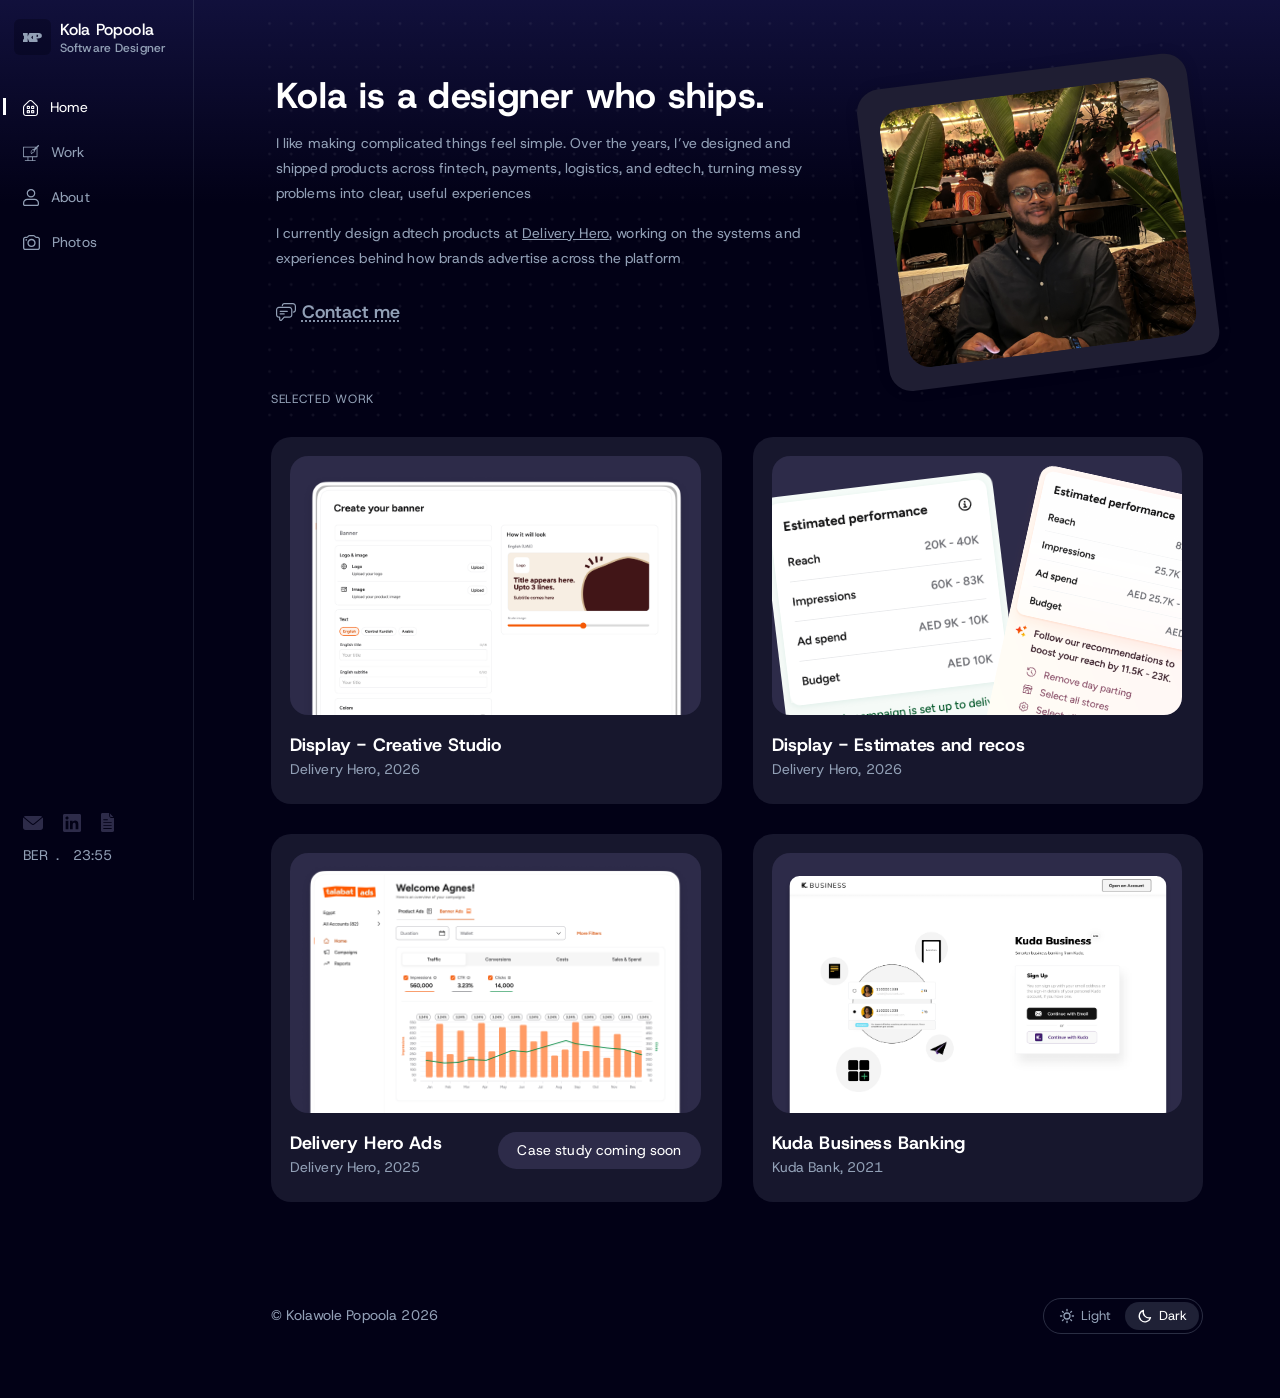
==== commit cbc6f3cc: "Add light theme with a Light/Dark toggle Light theme from Figma 285:14691, driven by colour tokens, " ====
--- a/index.html
+++ b/index.html
@@ -8,6 +8,14 @@
   <link rel="preconnect" href="https://fonts.googleapis.com" />
   <link rel="preconnect" href="https://fonts.gstatic.com" crossorigin />
   <link href="https://fonts.googleapis.com/css2?family=Host+Grotesk:wght@400;500;600;700&display=swap" rel="stylesheet" />
+  <script>
+    // Apply the saved theme (dark by default) before the page paints
+    (function () {
+      var t;
+      try { t = localStorage.getItem("theme"); } catch (e) {}
+      document.documentElement.dataset.theme = t === "light" ? "light" : "dark";
+    })();
+  </script>
   <link rel="stylesheet" href="styles.css" />
   <script>
     // Hold the page hidden until main.js sets up the scroll reveal (shown anyway after 3s as a fallback)
@@ -20,8 +28,9 @@
 <body>
   <div class="layout">
     <aside class="sidebar">
-      <a class="brand" href="index.html">
-        <img src="assets/icons/logo.svg" width="37" height="36" alt="" />
+      <a class="brand" href="/">
+        <img class="brand__logo" src="assets/icons/logo.svg" width="37" height="36" alt="" />
+        <img class="brand__logo brand__logo--light" src="assets/icons/logo-light.svg" width="37" height="36" alt="" />
         <span class="brand__text">
           <span class="brand__name">Kola Popoola</span>
           <span class="brand__role">Software Designer</span>
@@ -29,19 +38,19 @@
       </a>
 
       <nav class="nav" aria-label="Main">
-        <a class="nav__item is-active" href="index.html" aria-current="page">
+        <a class="nav__item is-active" href="/" aria-current="page">
           <img src="assets/icons/nav-home.svg" width="15" height="16" alt="" />
           Home
         </a>
-        <a class="nav__item" href="work.html">
+        <a class="nav__item" href="/work">
           <img src="assets/icons/nav-work.svg" width="16" height="16" alt="" />
           Work
         </a>
-        <a class="nav__item" href="about.html">
+        <a class="nav__item" href="/about">
           <img src="assets/icons/nav-about.svg" width="16" height="17" alt="" />
           About
         </a>
-        <a class="nav__item" href="photos.html">
+        <a class="nav__item" href="/photos">
           <img src="assets/icons/nav-photos.svg" width="17" height="15.2564" alt="" />
           Photos
         </a>
@@ -107,7 +116,7 @@
         <h2 class="eyebrow" id="work-heading">Selected work</h2>
 
         <div class="work__grid">
-          <a class="card" href="creative-studio.html">
+          <a class="card" href="/creative-studio">
             <div class="card__media">
               <img class="card__creative-studio" src="assets/images/creative-studio.png" alt="" />
             </div>
@@ -119,7 +128,7 @@
             </div>
           </a>
 
-          <a class="card" href="estimates-and-recos.html">
+          <a class="card" href="/estimates-and-recos">
             <div class="card__media card__media--estimates">
               <img class="card__estimation" src="assets/images/estimation.png" alt="" />
               <img class="card__recommendation" src="assets/images/recommendation.png" alt="" />
@@ -145,7 +154,7 @@
             </div>
           </article>
 
-          <a class="card" href="kuda-business.html">
+          <a class="card" href="/kuda-business">
             <div class="card__media">
               <img class="card__kuda" src="assets/images/kuda-business.png" alt="" />
             </div>
--- a/styles.css
+++ b/styles.css
@@ -8,10 +8,50 @@
   --text-muted: #92a0b6;
   --border: rgba(146, 160, 182, 0.28);
   --divider: rgba(146, 160, 182, 0.16);
+  --dots: rgba(214, 214, 214, 0.08);
+  --tag: #343253;
+  --panel: rgba(32, 31, 43, 0.52);
+  --panel-solid: #1e1c30;
+  --menu-bg: #17172d;
+  --menu-text: #ffffff;
+  --menu-hover: rgba(255, 255, 255, 0.08);
+  --active-icon-filter: none;
+  --nav-text: #92a0b6;
+  --nav-icon-filter: none;
+  --figure-shadow: 0 4px 24px rgba(0, 0, 0, 0.25);
+  color-scheme: dark;
 
   --sidebar-width: 194px;
   --content-width: 1240px;
   --font: "Host Grotesk", system-ui, sans-serif;
+}
+
+/* Light theme (Figma 285:14691). main.js sets data-theme from the Auto / Light / Dark toggle. */
+:root[data-theme="light"] {
+  --bg: #ffffff;
+  --bg-glow: #e3e2ff;
+  --surface: #f3f2ff;
+  --surface-raised: #f8f8ff;
+  --polaroid: #ffffff;
+  --text: #101021;
+  --text-muted: oklch(0.554 0.046 257.417); /* ≈ #62748e */
+  --border: rgba(146, 160, 182, 0.28);
+  --divider: rgba(146, 160, 182, 0.16);
+  --dots: rgba(214, 214, 214, 0.6);
+  --tag: #edecff;
+  --panel: #f3f2ff;
+  --panel-solid: #edecff;
+  /* The contact dropdown stays dark on the light theme */
+  --menu-bg: #020116;
+  --menu-text: #ffffff;
+  --menu-hover: rgba(255, 255, 255, 0.1);
+  /* The white "current page" nav icons turn near-black (#17172d) */
+  --active-icon-filter: brightness(0.12);
+  --nav-text: var(--text-muted);
+  /* Darken the #92a0b6 nav icons to match the light-theme text grey */
+  --nav-icon-filter: brightness(0.72) saturate(1.3);
+  --figure-shadow: 0 4px 24px rgba(16, 16, 33, 0.08), 0 1px 3px rgba(16, 16, 33, 0.06);
+  color-scheme: light;
 }
 
 *,
@@ -135,7 +175,7 @@
   font-size: 14px;
   line-height: 25px;
   letter-spacing: 0.14px;
-  color: var(--text-muted);
+  color: var(--nav-text);
   text-decoration: none;
   transition: color 0.2s ease;
 }
@@ -248,7 +288,7 @@
   left: -3px;
   width: calc(100% + 37px);
   height: 396px;
-  background-image: radial-gradient(circle, rgba(214, 214, 214, 0.08) 1.5px, transparent 1.6px);
+  background-image: radial-gradient(circle, var(--dots) 1.5px, transparent 1.6px);
   background-size: 21.75px 21.75px;
   background-position: -9.4px -9.4px;
   pointer-events: none;
@@ -364,8 +404,7 @@
   flex-direction: column;
   min-width: 216px;
   padding: 6px;
-  background: var(--surface);
-  border: 1px solid rgba(255, 255, 255, 0.1);
+  background: var(--menu-bg);
   border-radius: 16px;
   box-shadow:
     0 24px 48px -16px rgba(0, 0, 0, 0.7),
@@ -398,7 +437,7 @@
   font-size: 15px;
   font-weight: 500;
   line-height: 20px;
-  color: var(--text);
+  color: var(--menu-text);
   text-align: left;
   text-decoration: none;
   white-space: nowrap;
@@ -413,7 +452,7 @@
 
 .contact-menu__item:hover,
 .contact-menu__item:focus-visible {
-  background: rgba(255, 255, 255, 0.08);
+  background: var(--menu-hover);
   outline: none;
 }
 
@@ -489,7 +528,6 @@
   padding: 19px 21px 22px 19px;
   overflow: hidden;
   background: var(--surface);
-  border: 1px solid var(--border);
   border-radius: 20px;
   text-decoration: none;
   transition: transform 0.3s ease, border-color 0.3s ease;
@@ -497,7 +535,6 @@
 
 a.card:hover {
   transform: translateY(-4px);
-  border-color: rgba(146, 160, 182, 0.5);
 }
 
 a.card:focus-visible {
@@ -1324,7 +1361,7 @@
 
 .cs-tags li {
   padding: 3px 16px;
-  background: #343253;
+  background: var(--tag);
   border-radius: 30px;
   font-size: 14px;
   line-height: 20px;
@@ -1391,7 +1428,7 @@
 .cs-card {
   min-height: 296px;
   padding: 27px 32px 32px;
-  background: rgba(32, 31, 43, 0.52);
+  background: var(--panel);
   border-radius: 30px;
 }
 
@@ -1835,7 +1872,7 @@
   z-index: -1;
   right: -48px;
   left: -48px;
-  background: #1e1c30;
+  background: var(--panel-solid);
   border-radius: 20px;
 }
 
@@ -1916,7 +1953,7 @@
 .est-points li {
   min-height: 218px;
   padding: 23px 27px 27px;
-  background: rgba(32, 31, 43, 0.52);
+  background: var(--panel);
   border-radius: 30px;
 }
 
@@ -1997,6 +2034,7 @@
 .est-board {
   margin-top: 54px;
   border-radius: 30px;
+  box-shadow: var(--figure-shadow);
 }
 
 .est-options {
@@ -2288,6 +2326,79 @@
   text-align: left;
 }
 
+/* ---------- Theme switch (footer, right-aligned) ---------- */
+
+.footer {
+  display: flex;
+  flex-wrap: wrap;
+  align-items: center;
+  justify-content: space-between;
+  gap: 16px 24px;
+  text-align: left;
+}
+
+.theme-switch {
+  display: inline-flex;
+  gap: 2px;
+  margin-left: auto;
+  padding: 3px;
+  border: 1px solid var(--border);
+  border-radius: 999px;
+}
+
+.theme-switch__option {
+  display: inline-flex;
+  align-items: center;
+  gap: 6px;
+  padding: 5px 12px;
+  background: none;
+  border: 0;
+  border-radius: 999px;
+  font: inherit;
+  font-size: 13px;
+  line-height: 18px;
+  color: var(--text-muted);
+  cursor: pointer;
+  transition: background-color 0.2s ease, color 0.2s ease;
+}
+
+.theme-switch__option svg {
+  flex: none;
+}
+
+.theme-switch__option:hover {
+  color: var(--text);
+}
+
+.theme-switch__option[aria-checked="true"] {
+  background: rgba(146, 160, 182, 0.2);
+  color: var(--text);
+}
+
+.theme-switch__option:focus-visible {
+  outline: 2px solid var(--text-muted);
+  outline-offset: 1px;
+}
+
+/* Logo: separate artwork for the light theme (Figma 285:14691) */
+.brand__logo--light,
+:root[data-theme="light"] .brand__logo:not(.brand__logo--light) {
+  display: none;
+}
+
+:root[data-theme="light"] .brand__logo--light {
+  display: block;
+}
+
+/* Nav icons are drawn for the dark theme; recolour them on the light theme */
+.nav__item img {
+  filter: var(--nav-icon-filter);
+}
+
+.nav__item.is-active img {
+  filter: var(--active-icon-filter);
+}
+
 /* ---------- Scroll reveal (driven by main.js) ---------- */
 
 /* Hides the page for the instant between first paint and main.js tagging elements */
